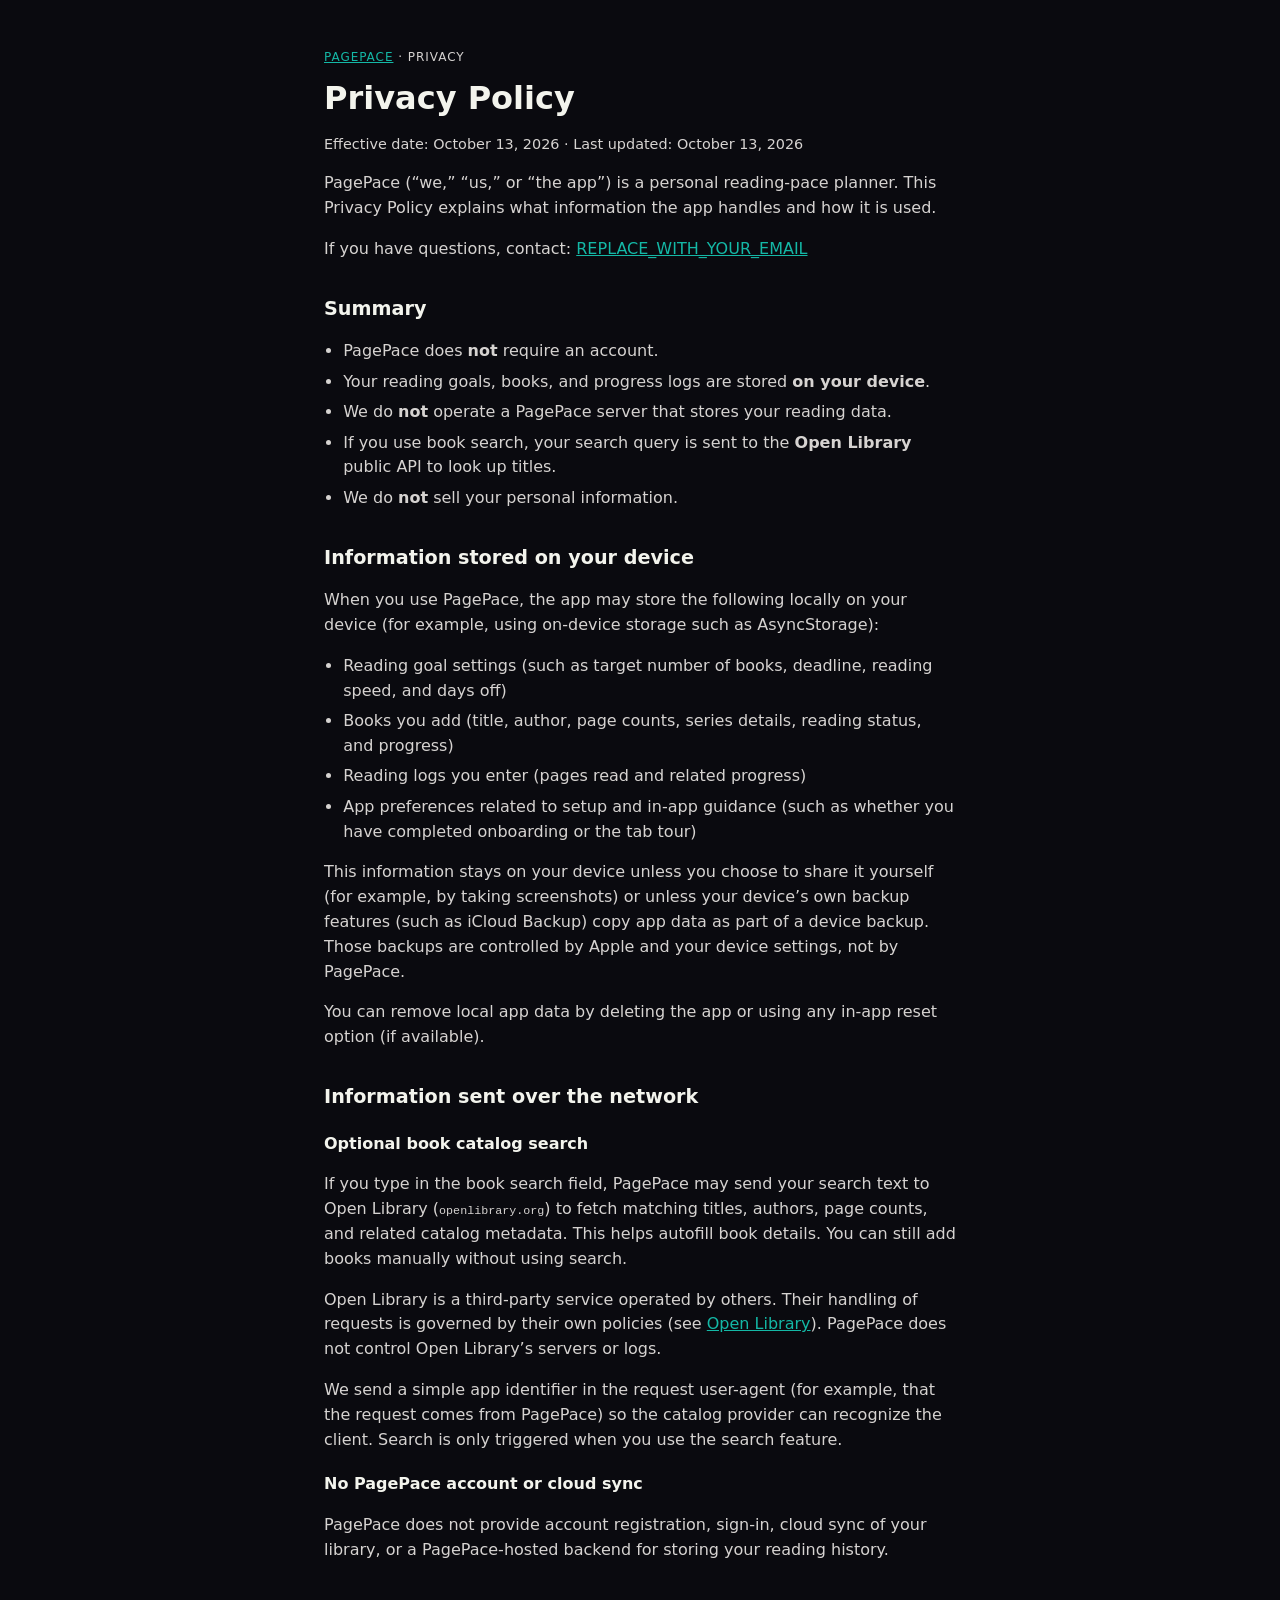
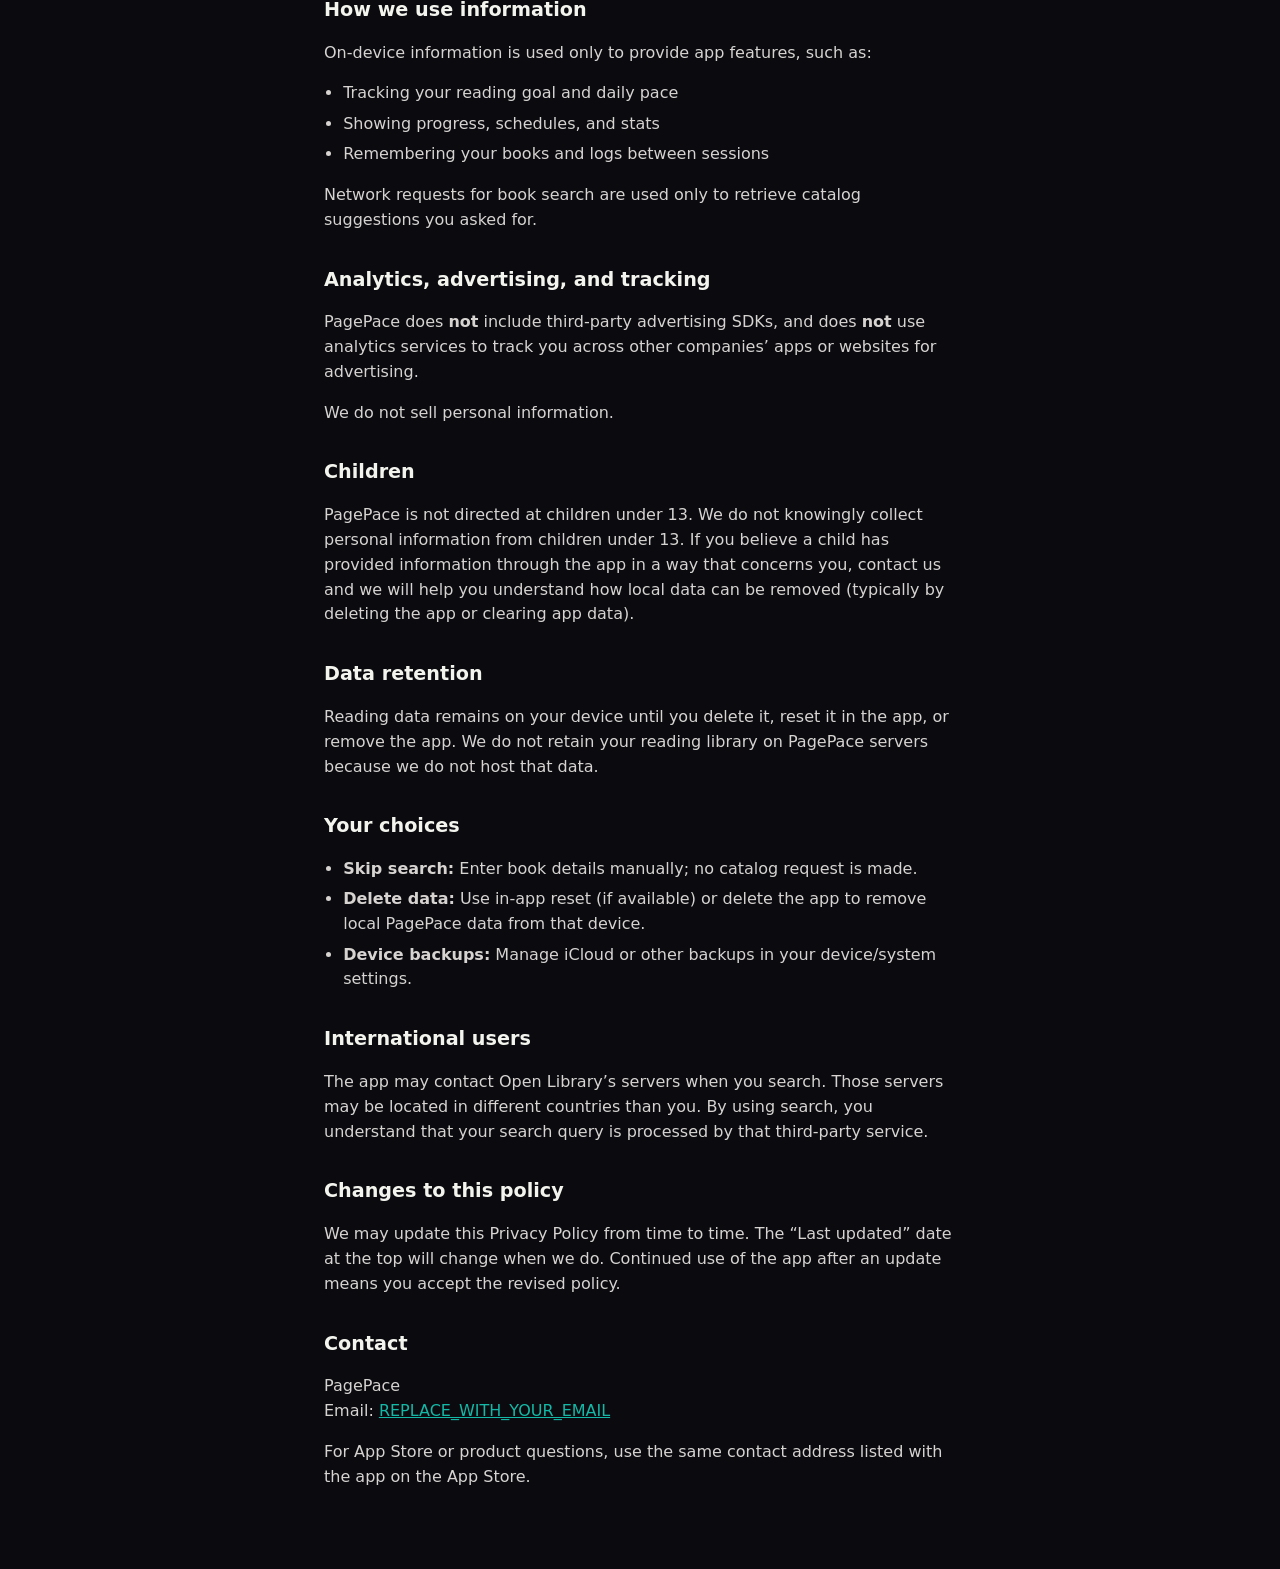
==== privacy.html @ 9072d5ed "Add PagePace privacy and support pages" ====
<!DOCTYPE html>
<html lang="en">
  <head>
    <meta charset="utf-8" />
    <meta name="viewport" content="width=device-width, initial-scale=1" />
    <title>Privacy Policy · PagePace</title>
    <link rel="stylesheet" href="styles.css" />
  </head>
  <body>
    <main class="page prose">
      <p class="eyebrow"><a href="index.html">PagePace</a> · Privacy</p>
      <h1>Privacy Policy</h1>
      <p class="meta">Effective date: October 13, 2026 · Last updated: October 13, 2026</p>

      <p>
        PagePace (“we,” “us,” or “the app”) is a personal reading-pace planner. This Privacy Policy
        explains what information the app handles and how it is used.
      </p>
      <p>
        If you have questions, contact:
        <a href="mailto:REPLACE_WITH_YOUR_EMAIL">REPLACE_WITH_YOUR_EMAIL</a>
      </p>

      <h2>Summary</h2>
      <ul>
        <li>PagePace does <strong>not</strong> require an account.</li>
        <li>Your reading goals, books, and progress logs are stored <strong>on your device</strong>.</li>
        <li>We do <strong>not</strong> operate a PagePace server that stores your reading data.</li>
        <li>
          If you use book search, your search query is sent to the
          <strong>Open Library</strong> public API to look up titles.
        </li>
        <li>We do <strong>not</strong> sell your personal information.</li>
      </ul>

      <h2>Information stored on your device</h2>
      <p>
        When you use PagePace, the app may store the following locally on your device (for example,
        using on-device storage such as AsyncStorage):
      </p>
      <ul>
        <li>
          Reading goal settings (such as target number of books, deadline, reading speed, and days
          off)
        </li>
        <li>
          Books you add (title, author, page counts, series details, reading status, and progress)
        </li>
        <li>Reading logs you enter (pages read and related progress)</li>
        <li>
          App preferences related to setup and in-app guidance (such as whether you have completed
          onboarding or the tab tour)
        </li>
      </ul>
      <p>
        This information stays on your device unless you choose to share it yourself (for example, by
        taking screenshots) or unless your device’s own backup features (such as iCloud Backup) copy
        app data as part of a device backup. Those backups are controlled by Apple and your device
        settings, not by PagePace.
      </p>
      <p>
        You can remove local app data by deleting the app or using any in-app reset option (if
        available).
      </p>

      <h2>Information sent over the network</h2>
      <h3>Optional book catalog search</h3>
      <p>
        If you type in the book search field, PagePace may send your search text to Open Library
        (<code>openlibrary.org</code>) to fetch matching titles, authors, page counts, and related
        catalog metadata. This helps autofill book details. You can still add books manually without
        using search.
      </p>
      <p>
        Open Library is a third-party service operated by others. Their handling of requests is
        governed by their own policies (see
        <a href="https://openlibrary.org/" rel="noopener noreferrer">Open Library</a>). PagePace does
        not control Open Library’s servers or logs.
      </p>
      <p>
        We send a simple app identifier in the request user-agent (for example, that the request
        comes from PagePace) so the catalog provider can recognize the client. Search is only
        triggered when you use the search feature.
      </p>

      <h3>No PagePace account or cloud sync</h3>
      <p>
        PagePace does not provide account registration, sign-in, cloud sync of your library, or a
        PagePace-hosted backend for storing your reading history.
      </p>

      <h2>How we use information</h2>
      <p>On-device information is used only to provide app features, such as:</p>
      <ul>
        <li>Tracking your reading goal and daily pace</li>
        <li>Showing progress, schedules, and stats</li>
        <li>Remembering your books and logs between sessions</li>
      </ul>
      <p>
        Network requests for book search are used only to retrieve catalog suggestions you asked for.
      </p>

      <h2>Analytics, advertising, and tracking</h2>
      <p>
        PagePace does <strong>not</strong> include third-party advertising SDKs, and does
        <strong>not</strong> use analytics services to track you across other companies’ apps or
        websites for advertising.
      </p>
      <p>We do not sell personal information.</p>

      <h2>Children</h2>
      <p>
        PagePace is not directed at children under 13. We do not knowingly collect personal
        information from children under 13. If you believe a child has provided information through
        the app in a way that concerns you, contact us and we will help you understand how local data
        can be removed (typically by deleting the app or clearing app data).
      </p>

      <h2>Data retention</h2>
      <p>
        Reading data remains on your device until you delete it, reset it in the app, or remove the
        app. We do not retain your reading library on PagePace servers because we do not host that
        data.
      </p>

      <h2>Your choices</h2>
      <ul>
        <li><strong>Skip search:</strong> Enter book details manually; no catalog request is made.</li>
        <li>
          <strong>Delete data:</strong> Use in-app reset (if available) or delete the app to remove
          local PagePace data from that device.
        </li>
        <li>
          <strong>Device backups:</strong> Manage iCloud or other backups in your device/system
          settings.
        </li>
      </ul>

      <h2>International users</h2>
      <p>
        The app may contact Open Library’s servers when you search. Those servers may be located in
        different countries than you. By using search, you understand that your search query is
        processed by that third-party service.
      </p>

      <h2>Changes to this policy</h2>
      <p>
        We may update this Privacy Policy from time to time. The “Last updated” date at the top will
        change when we do. Continued use of the app after an update means you accept the revised
        policy.
      </p>

      <h2>Contact</h2>
      <p>
        PagePace<br />
        Email: <a href="mailto:REPLACE_WITH_YOUR_EMAIL">REPLACE_WITH_YOUR_EMAIL</a>
      </p>
      <p>
        For App Store or product questions, use the same contact address listed with the app on the
        App Store.
      </p>
    </main>
  </body>
</html>
---- styles.css ----
:root {
  color-scheme: light dark;
  --bg: #0a0a0f;
  --text: #f3f4ed;
  --muted: #9ca3af;
  --accent: #14b8a6;
  --border: rgba(255, 255, 255, 0.12);
}

* {
  box-sizing: border-box;
}

body {
  margin: 0;
  font-family: ui-sans-serif, system-ui, -apple-system, Segoe UI, Roboto, Helvetica, Arial, sans-serif;
  background: var(--bg);
  color: var(--text);
  line-height: 1.55;
}

a {
  color: var(--accent);
}

.page {
  max-width: 42rem;
  margin: 0 auto;
  padding: 3rem 1.25rem 4rem;
}

.eyebrow {
  text-transform: uppercase;
  letter-spacing: 0.08em;
  font-size: 0.75rem;
  color: var(--muted);
  margin: 0 0 0.75rem;
}

h1 {
  font-size: 2rem;
  line-height: 1.2;
  font-weight: 650;
  margin: 0 0 1rem;
}

h2 {
  font-size: 1.2rem;
  margin: 2rem 0 0.75rem;
}

h3 {
  font-size: 1rem;
  margin: 1.25rem 0 0.5rem;
}

.lead {
  font-size: 1.05rem;
  color: var(--muted);
  margin: 0 0 1.5rem;
}

.meta,
.fine {
  color: var(--muted);
  font-size: 0.9rem;
}

.links {
  padding: 0;
  list-style: none;
  display: grid;
  gap: 0.75rem;
  margin: 0 0 2rem;
}

.links a {
  display: block;
  border: 1px solid var(--border);
  border-radius: 0.65rem;
  padding: 0.9rem 1rem;
  text-decoration: none;
  color: var(--text);
}

.links a:hover {
  border-color: var(--accent);
}

.prose p,
.prose ul {
  color: #d6d3d1;
}

.prose ul {
  padding-left: 1.2rem;
}

.prose li {
  margin: 0.35rem 0;
}

code {
  font-size: 0.9em;
}
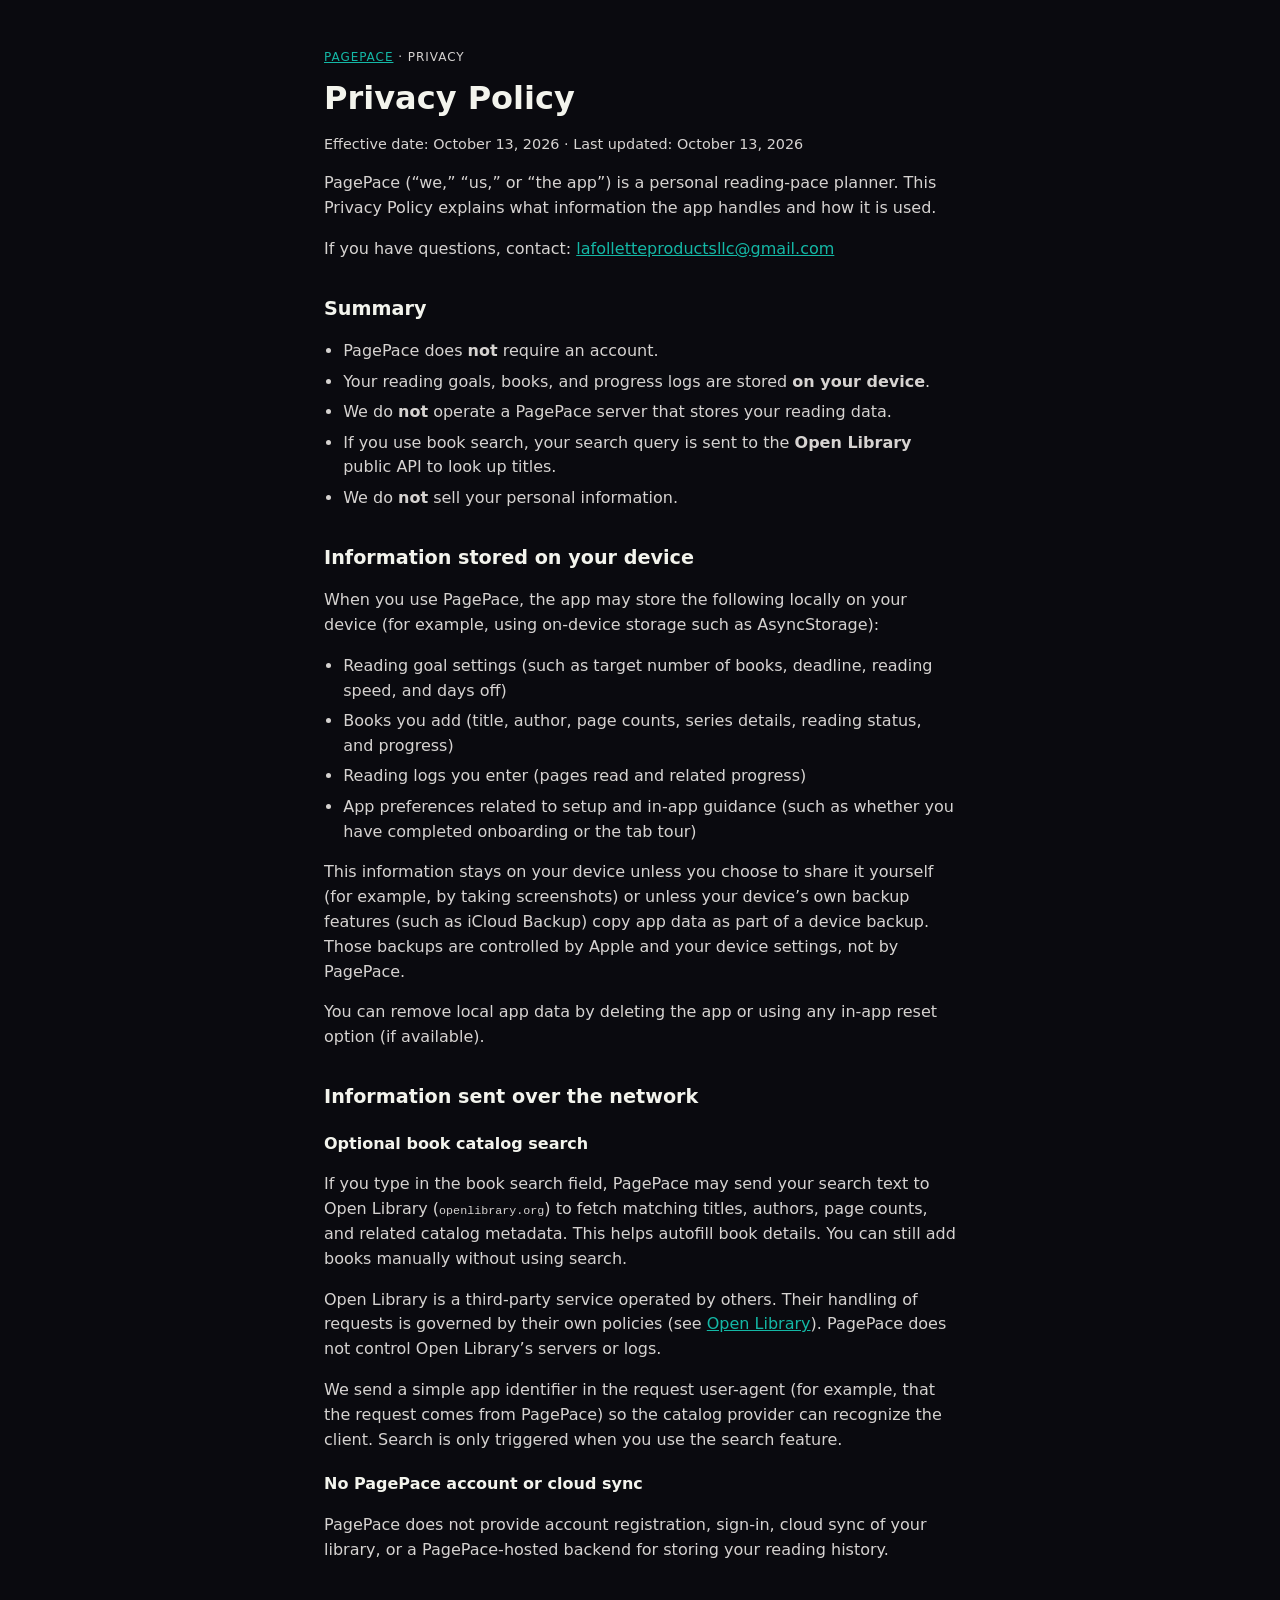
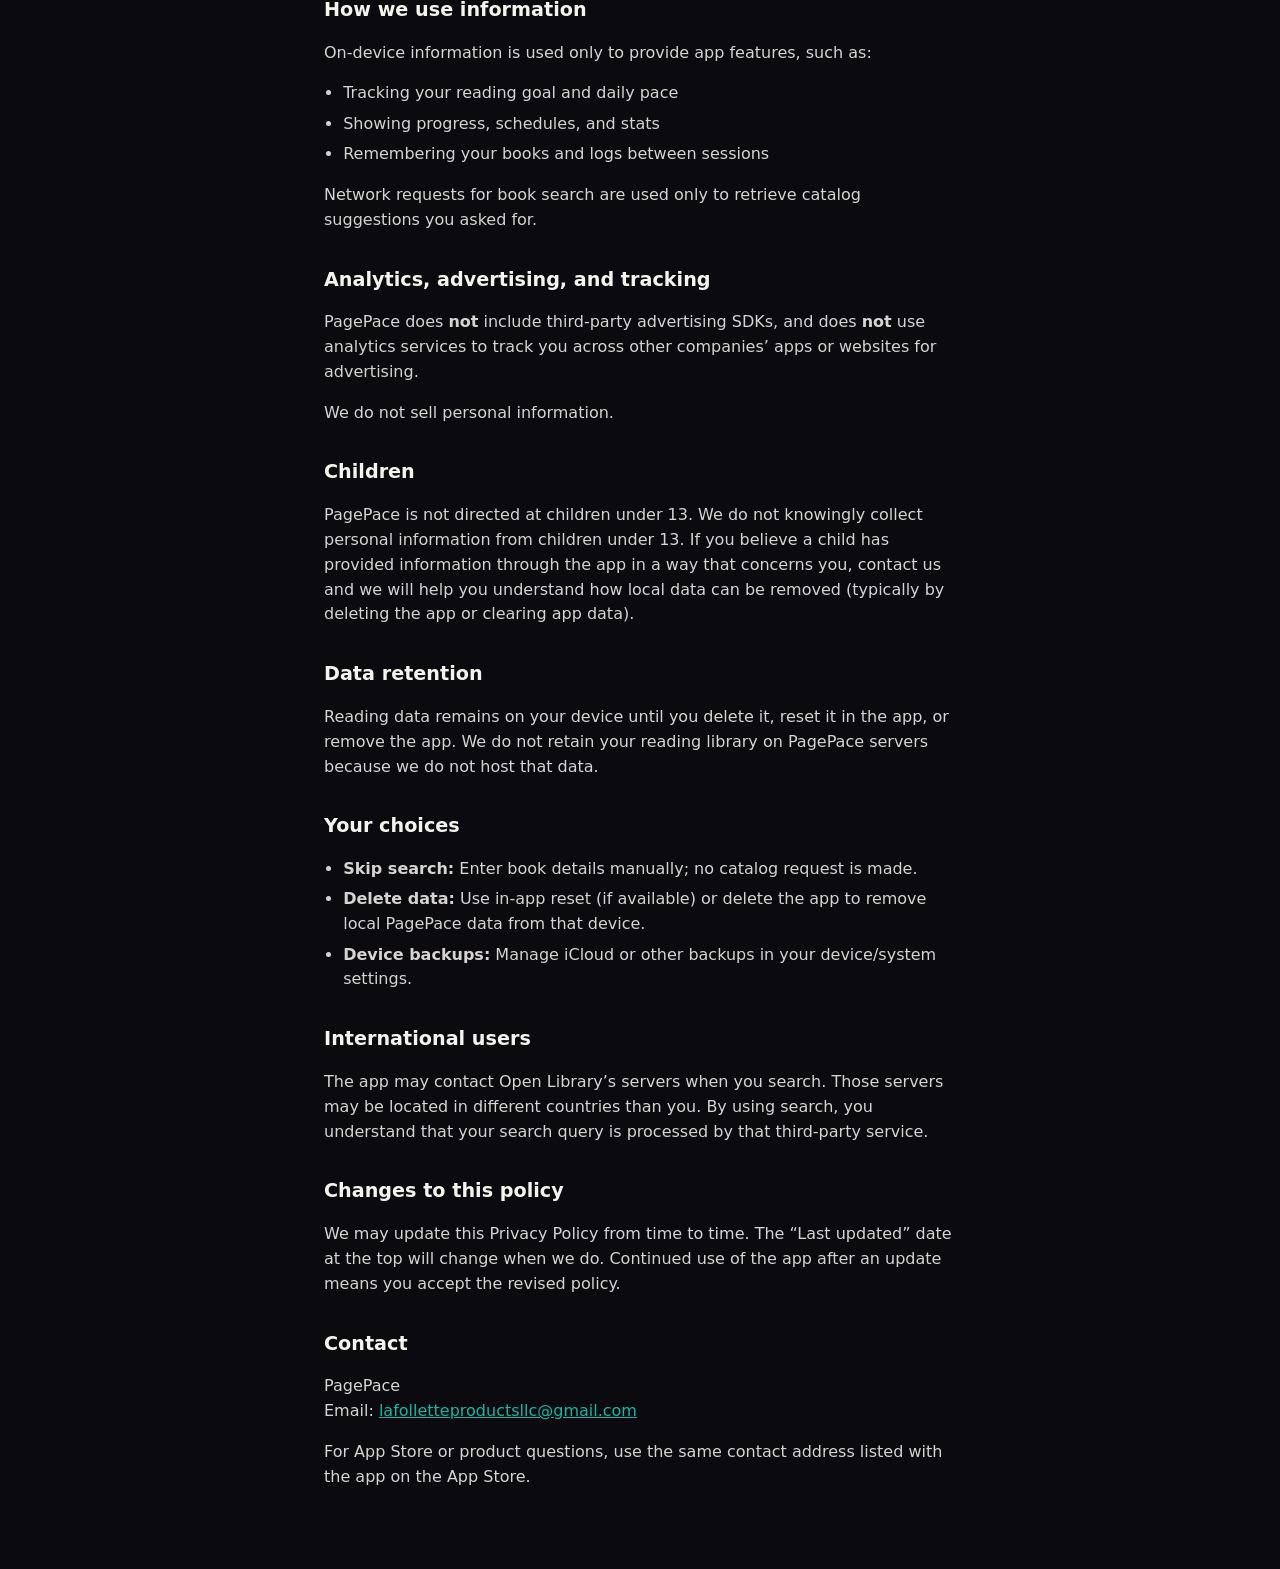
==== commit 809fe25d: "Update site README and contact email" ====
--- a/privacy.html
+++ b/privacy.html
@@ -18,7 +18,7 @@
       </p>
       <p>
         If you have questions, contact:
-        <a href="mailto:REPLACE_WITH_YOUR_EMAIL">REPLACE_WITH_YOUR_EMAIL</a>
+        <a href="mailto:lafolletteproductsllc@gmail.com">lafolletteproductsllc@gmail.com</a>
       </p>
 
       <h2>Summary</h2>
@@ -153,7 +153,7 @@
       <h2>Contact</h2>
       <p>
         PagePace<br />
-        Email: <a href="mailto:REPLACE_WITH_YOUR_EMAIL">REPLACE_WITH_YOUR_EMAIL</a>
+        Email: <a href="mailto:lafolletteproductsllc@gmail.com">lafolletteproductsllc@gmail.com</a>
       </p>
       <p>
         For App Store or product questions, use the same contact address listed with the app on the
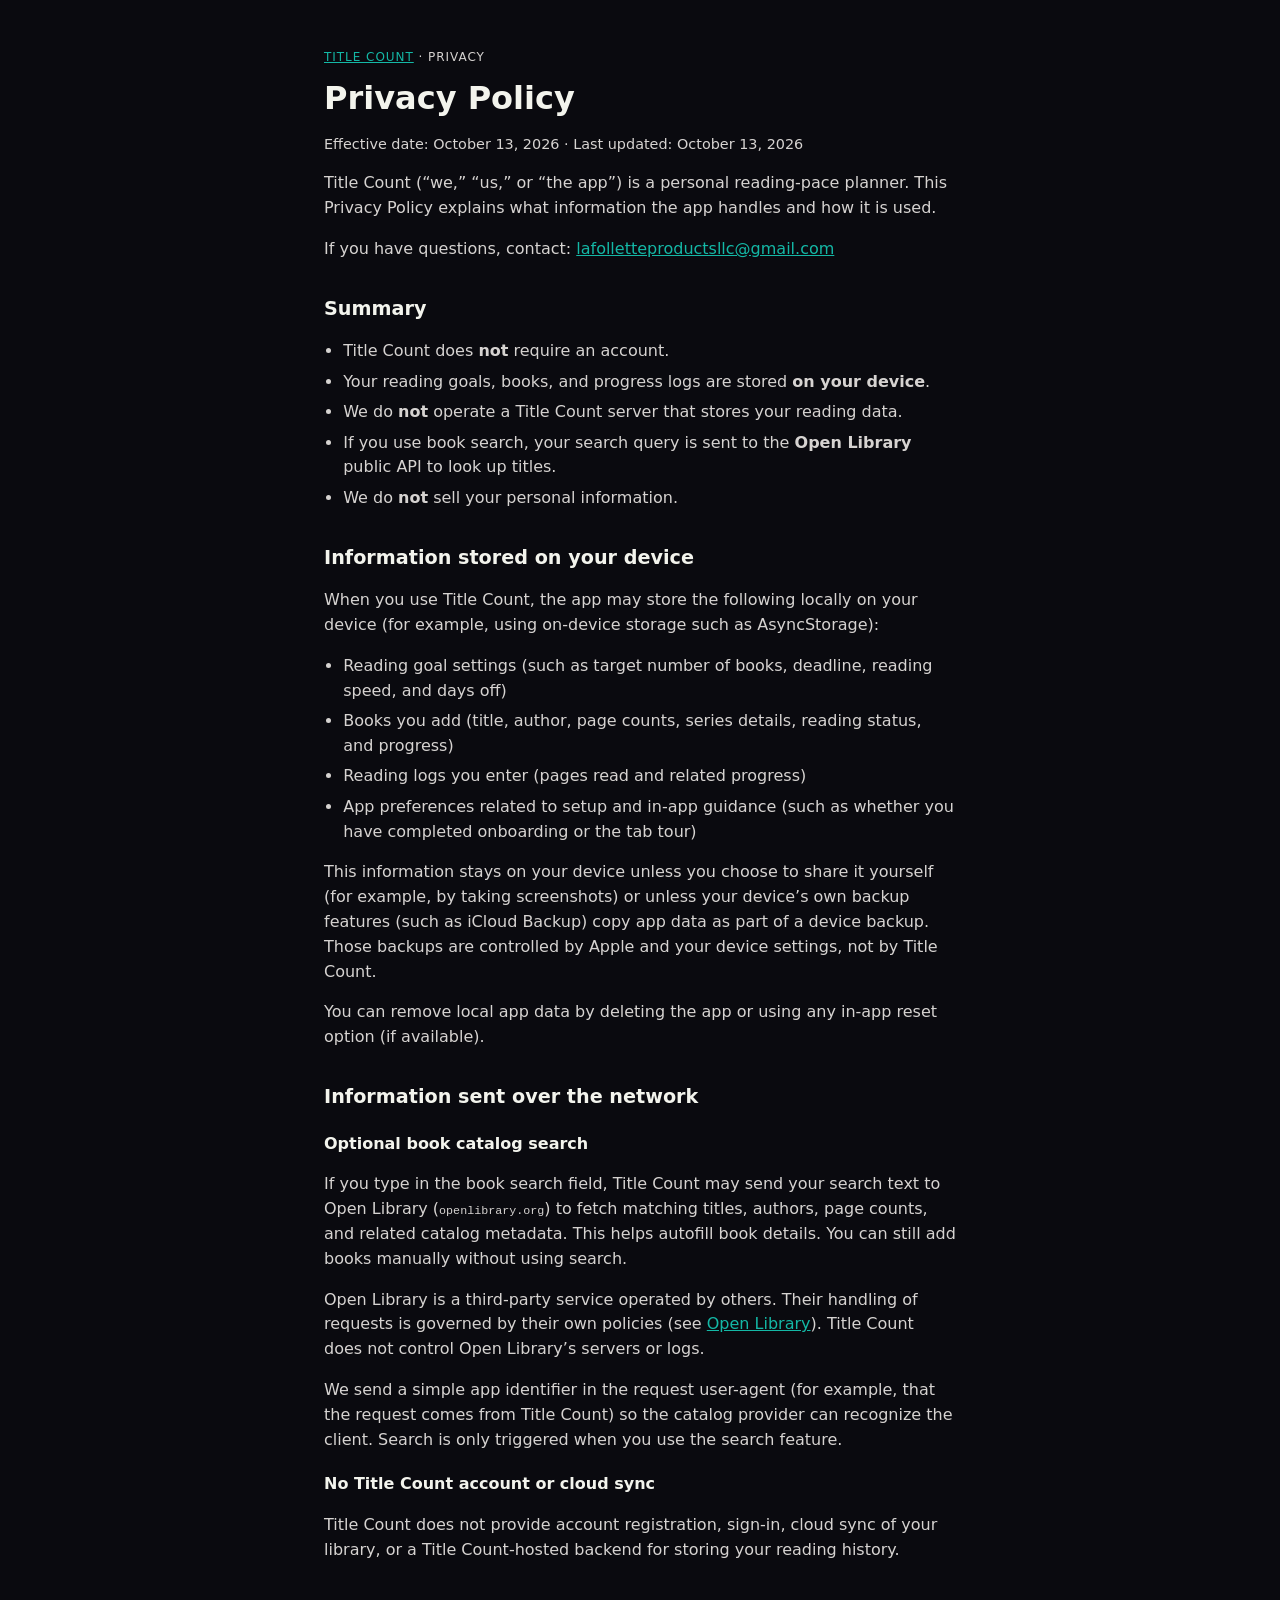
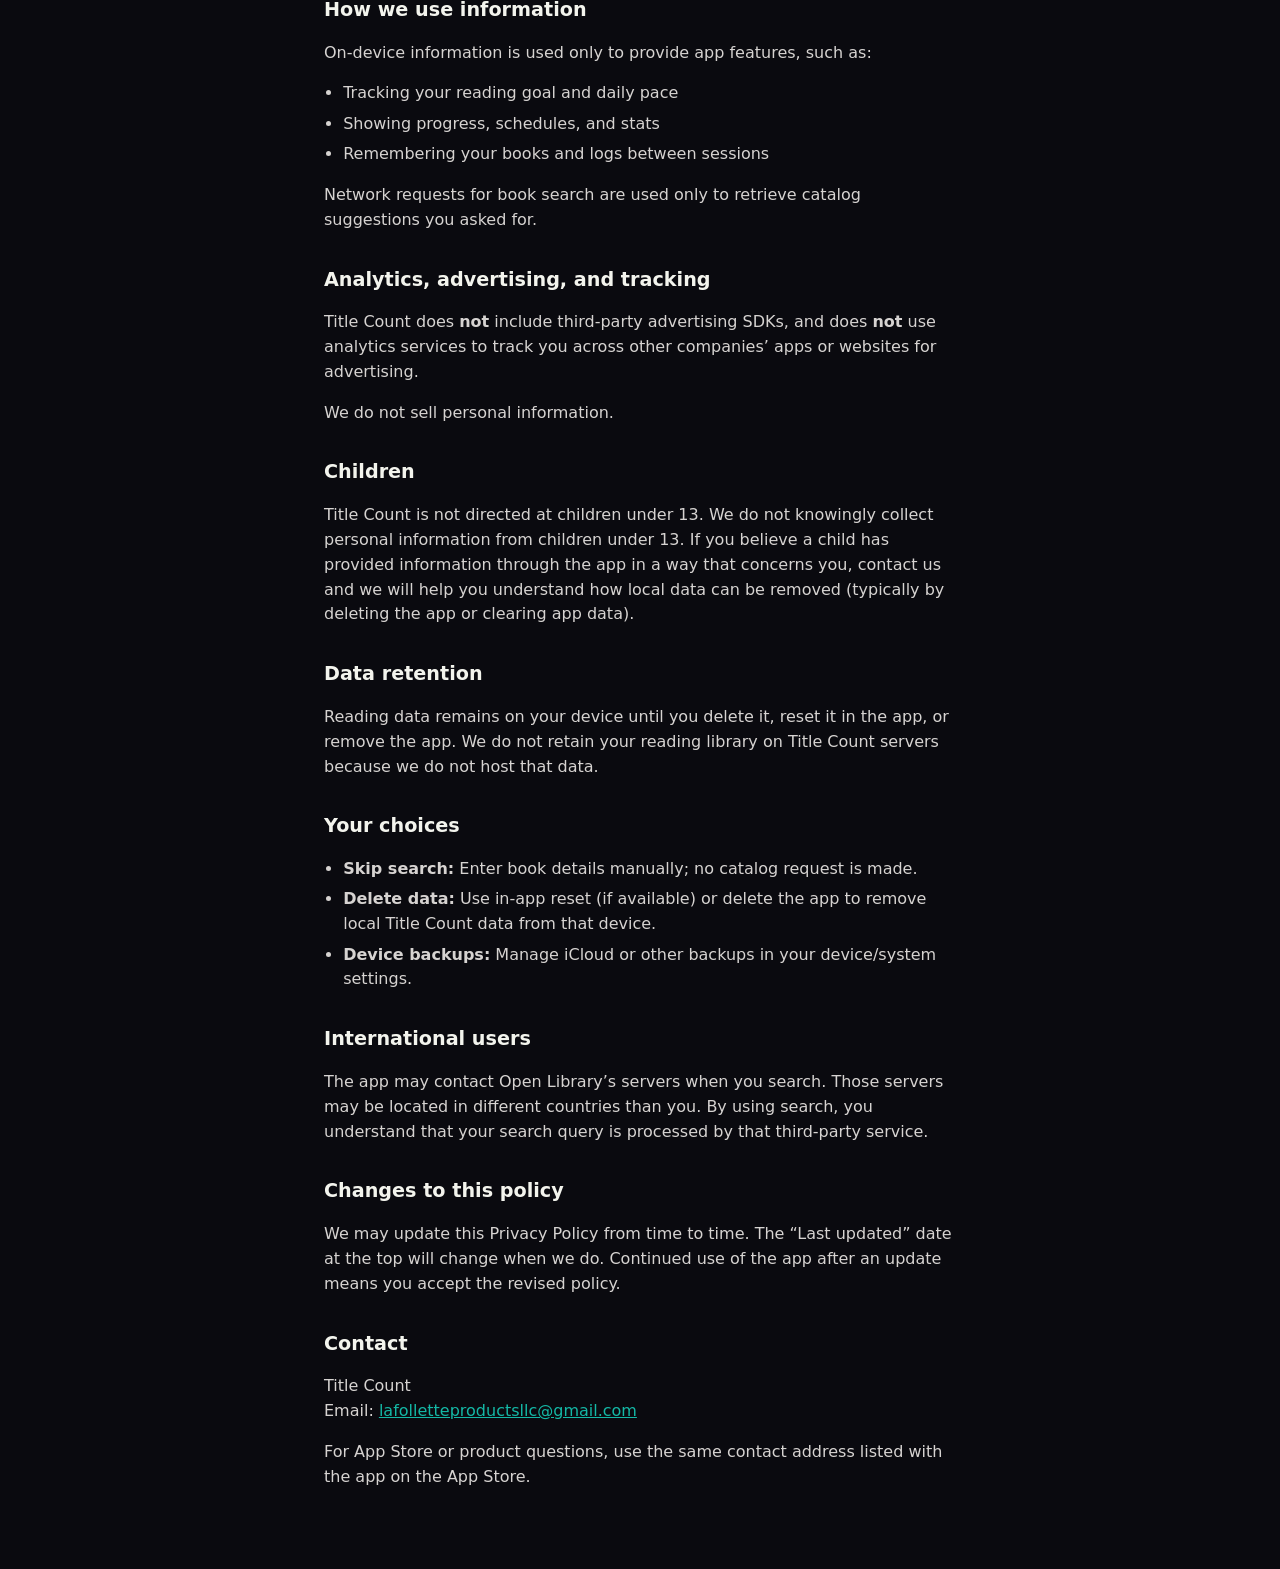
==== commit 3c3ce83e: "Rename to Title Count" ====
--- a/privacy.html
+++ b/privacy.html
@@ -3,17 +3,17 @@
   <head>
     <meta charset="utf-8" />
     <meta name="viewport" content="width=device-width, initial-scale=1" />
-    <title>Privacy Policy · PagePace</title>
+    <title>Privacy Policy · Title Count</title>
     <link rel="stylesheet" href="styles.css" />
   </head>
   <body>
     <main class="page prose">
-      <p class="eyebrow"><a href="index.html">PagePace</a> · Privacy</p>
+      <p class="eyebrow"><a href="index.html">Title Count</a> · Privacy</p>
       <h1>Privacy Policy</h1>
       <p class="meta">Effective date: October 13, 2026 · Last updated: October 13, 2026</p>
 
       <p>
-        PagePace (“we,” “us,” or “the app”) is a personal reading-pace planner. This Privacy Policy
+        Title Count (“we,” “us,” or “the app”) is a personal reading-pace planner. This Privacy Policy
         explains what information the app handles and how it is used.
       </p>
       <p>
@@ -23,9 +23,9 @@
 
       <h2>Summary</h2>
       <ul>
-        <li>PagePace does <strong>not</strong> require an account.</li>
+        <li>Title Count does <strong>not</strong> require an account.</li>
         <li>Your reading goals, books, and progress logs are stored <strong>on your device</strong>.</li>
-        <li>We do <strong>not</strong> operate a PagePace server that stores your reading data.</li>
+        <li>We do <strong>not</strong> operate a Title Count server that stores your reading data.</li>
         <li>
           If you use book search, your search query is sent to the
           <strong>Open Library</strong> public API to look up titles.
@@ -35,7 +35,7 @@
 
       <h2>Information stored on your device</h2>
       <p>
-        When you use PagePace, the app may store the following locally on your device (for example,
+        When you use Title Count, the app may store the following locally on your device (for example,
         using on-device storage such as AsyncStorage):
       </p>
       <ul>
@@ -56,7 +56,7 @@
         This information stays on your device unless you choose to share it yourself (for example, by
         taking screenshots) or unless your device’s own backup features (such as iCloud Backup) copy
         app data as part of a device backup. Those backups are controlled by Apple and your device
-        settings, not by PagePace.
+        settings, not by Title Count.
       </p>
       <p>
         You can remove local app data by deleting the app or using any in-app reset option (if
@@ -66,7 +66,7 @@
       <h2>Information sent over the network</h2>
       <h3>Optional book catalog search</h3>
       <p>
-        If you type in the book search field, PagePace may send your search text to Open Library
+        If you type in the book search field, Title Count may send your search text to Open Library
         (<code>openlibrary.org</code>) to fetch matching titles, authors, page counts, and related
         catalog metadata. This helps autofill book details. You can still add books manually without
         using search.
@@ -74,19 +74,19 @@
       <p>
         Open Library is a third-party service operated by others. Their handling of requests is
         governed by their own policies (see
-        <a href="https://openlibrary.org/" rel="noopener noreferrer">Open Library</a>). PagePace does
+        <a href="https://openlibrary.org/" rel="noopener noreferrer">Open Library</a>). Title Count does
         not control Open Library’s servers or logs.
       </p>
       <p>
         We send a simple app identifier in the request user-agent (for example, that the request
-        comes from PagePace) so the catalog provider can recognize the client. Search is only
+        comes from Title Count) so the catalog provider can recognize the client. Search is only
         triggered when you use the search feature.
       </p>
 
-      <h3>No PagePace account or cloud sync</h3>
+      <h3>No Title Count account or cloud sync</h3>
       <p>
-        PagePace does not provide account registration, sign-in, cloud sync of your library, or a
-        PagePace-hosted backend for storing your reading history.
+        Title Count does not provide account registration, sign-in, cloud sync of your library, or a
+        Title Count-hosted backend for storing your reading history.
       </p>
 
       <h2>How we use information</h2>
@@ -102,7 +102,7 @@
 
       <h2>Analytics, advertising, and tracking</h2>
       <p>
-        PagePace does <strong>not</strong> include third-party advertising SDKs, and does
+        Title Count does <strong>not</strong> include third-party advertising SDKs, and does
         <strong>not</strong> use analytics services to track you across other companies’ apps or
         websites for advertising.
       </p>
@@ -110,7 +110,7 @@
 
       <h2>Children</h2>
       <p>
-        PagePace is not directed at children under 13. We do not knowingly collect personal
+        Title Count is not directed at children under 13. We do not knowingly collect personal
         information from children under 13. If you believe a child has provided information through
         the app in a way that concerns you, contact us and we will help you understand how local data
         can be removed (typically by deleting the app or clearing app data).
@@ -119,7 +119,7 @@
       <h2>Data retention</h2>
       <p>
         Reading data remains on your device until you delete it, reset it in the app, or remove the
-        app. We do not retain your reading library on PagePace servers because we do not host that
+        app. We do not retain your reading library on Title Count servers because we do not host that
         data.
       </p>
 
@@ -128,7 +128,7 @@
         <li><strong>Skip search:</strong> Enter book details manually; no catalog request is made.</li>
         <li>
           <strong>Delete data:</strong> Use in-app reset (if available) or delete the app to remove
-          local PagePace data from that device.
+          local Title Count data from that device.
         </li>
         <li>
           <strong>Device backups:</strong> Manage iCloud or other backups in your device/system
@@ -152,7 +152,7 @@
 
       <h2>Contact</h2>
       <p>
-        PagePace<br />
+        Title Count<br />
         Email: <a href="mailto:lafolletteproductsllc@gmail.com">lafolletteproductsllc@gmail.com</a>
       </p>
       <p>
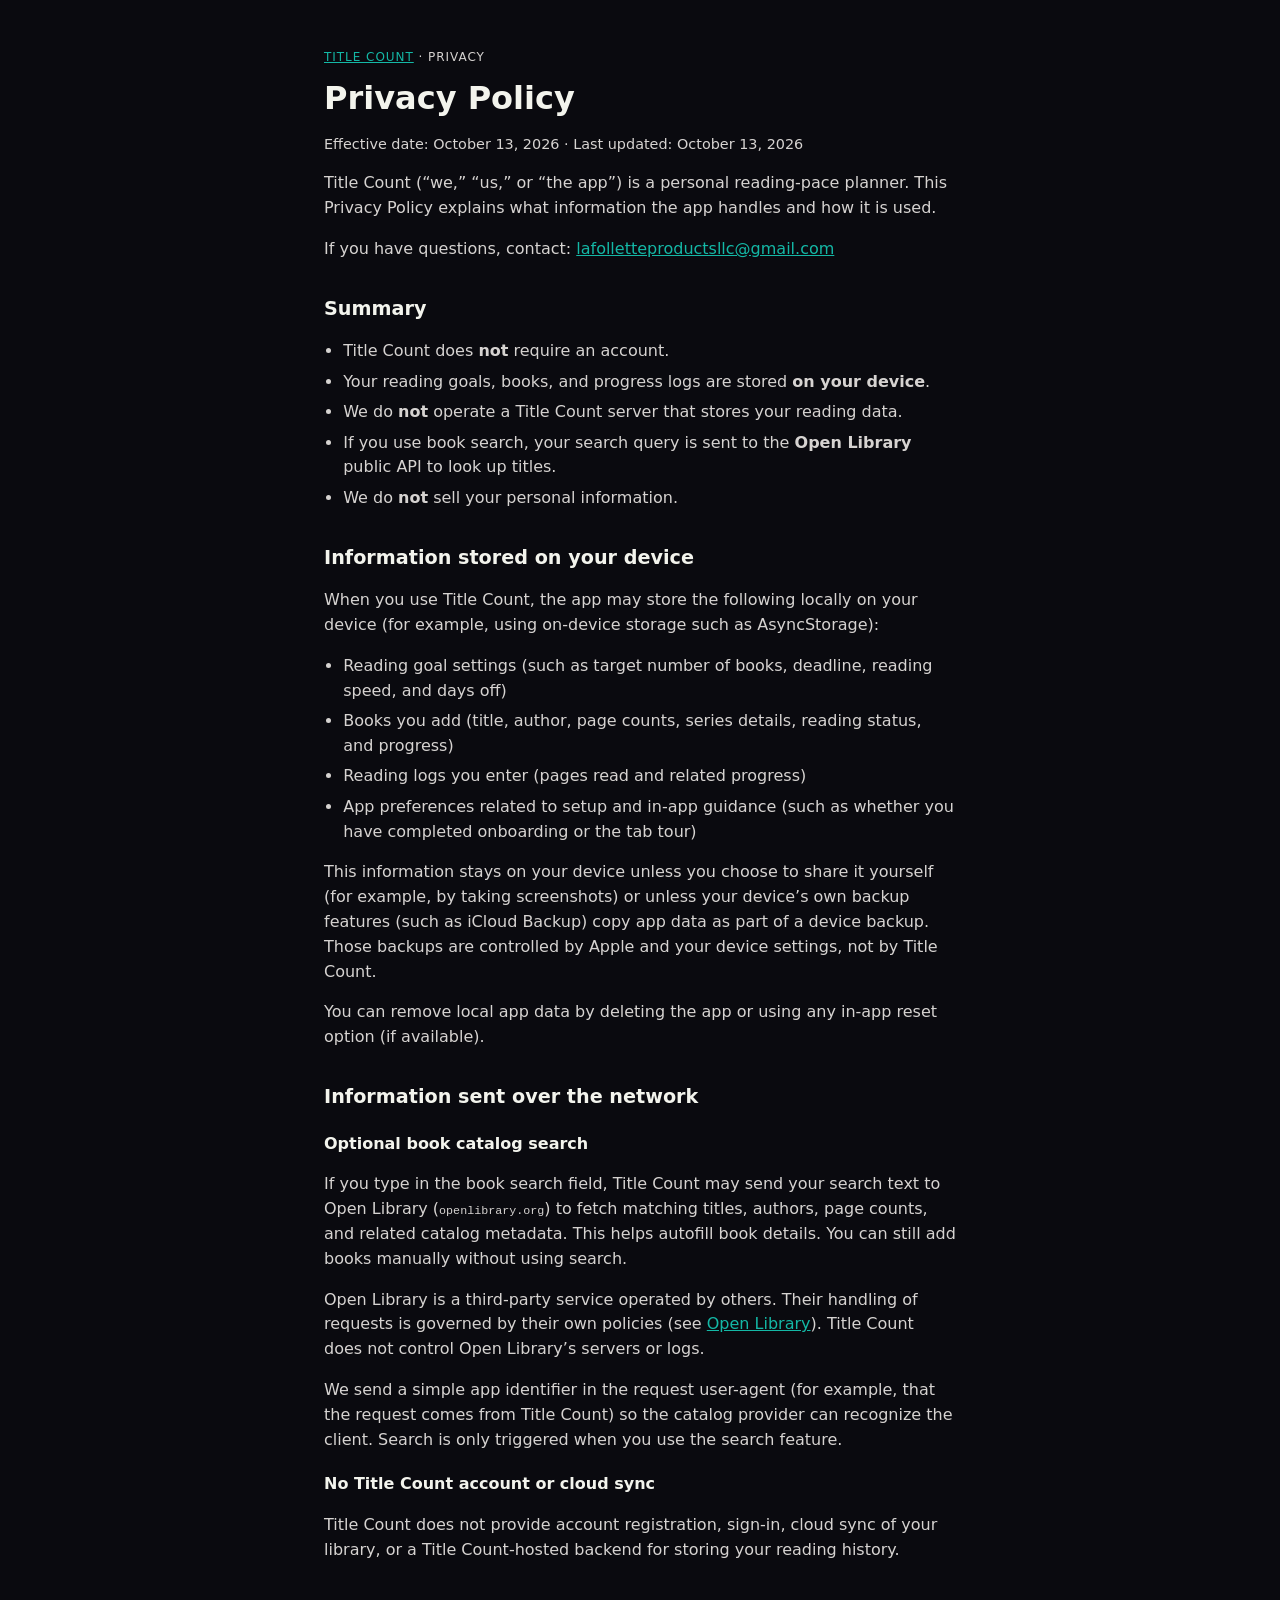
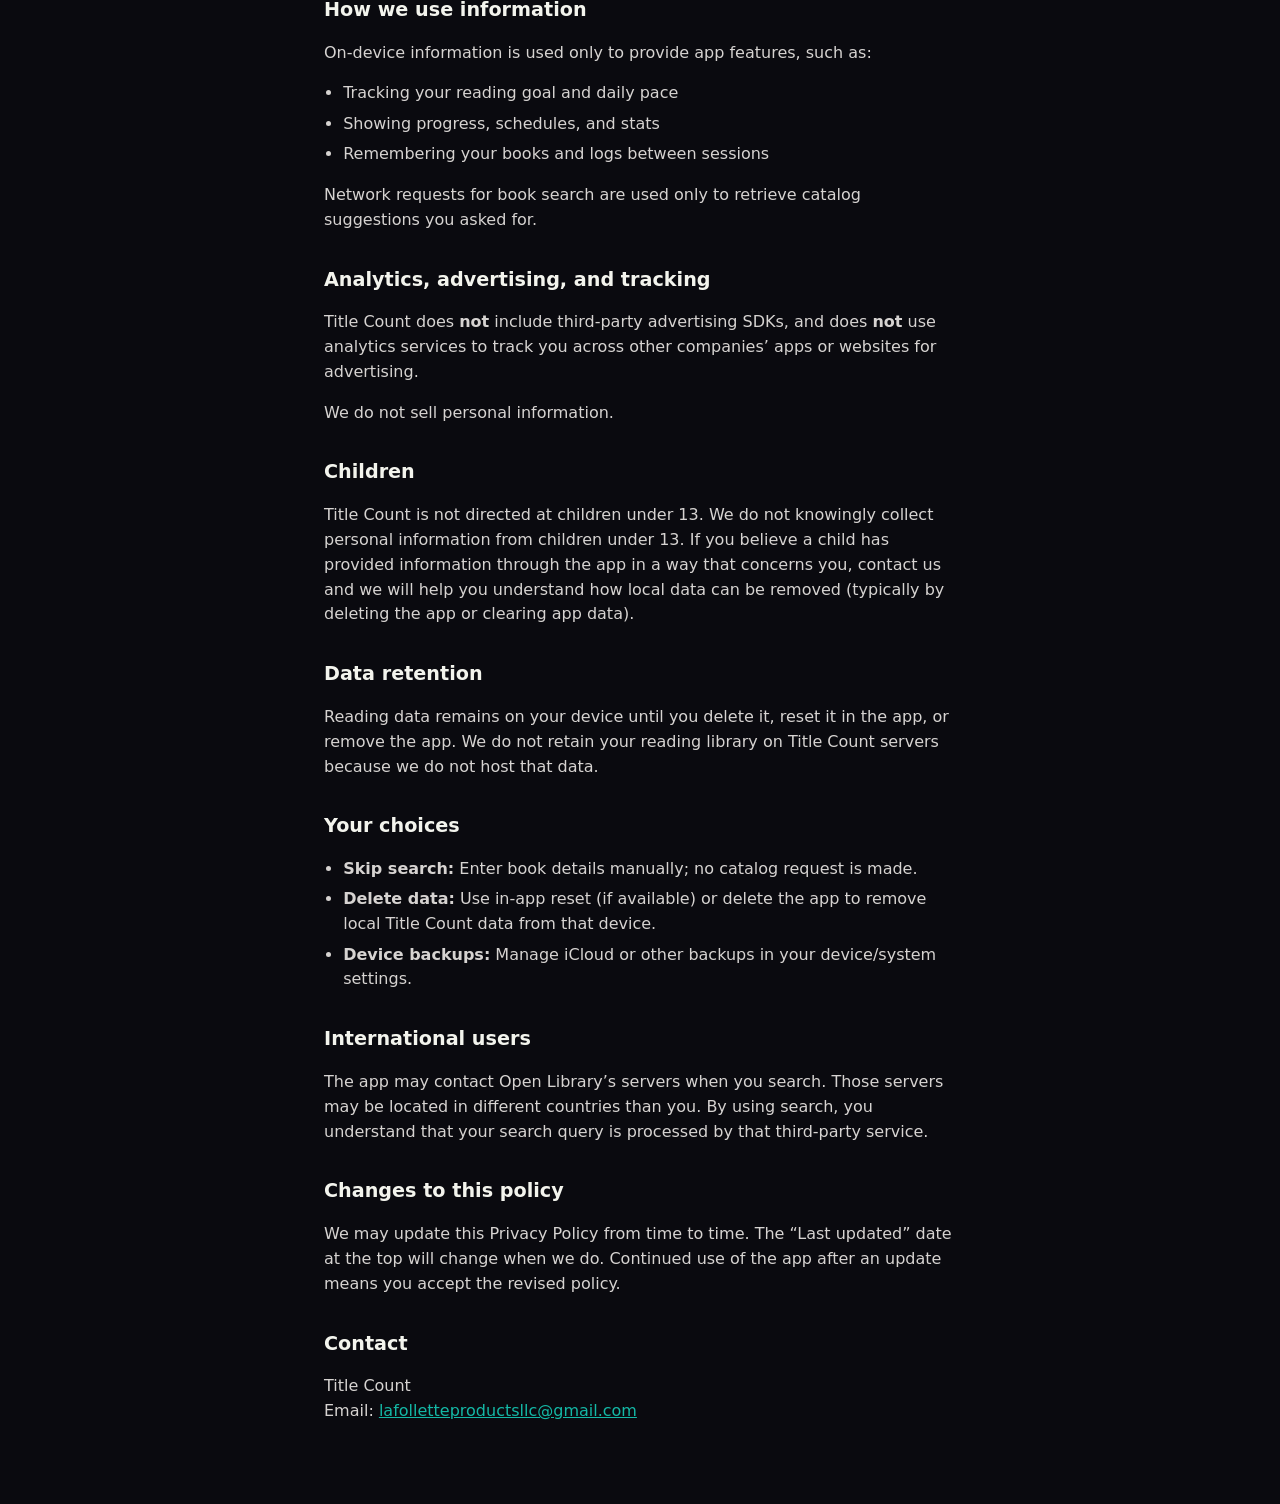
==== commit 30d15b1e: "Remove internal App Store Connect notes from public pages" ====
--- a/privacy.html
+++ b/privacy.html
@@ -155,10 +155,6 @@
         Title Count<br />
         Email: <a href="mailto:lafolletteproductsllc@gmail.com">lafolletteproductsllc@gmail.com</a>
       </p>
-      <p>
-        For App Store or product questions, use the same contact address listed with the app on the
-        App Store.
-      </p>
     </main>
   </body>
 </html>
